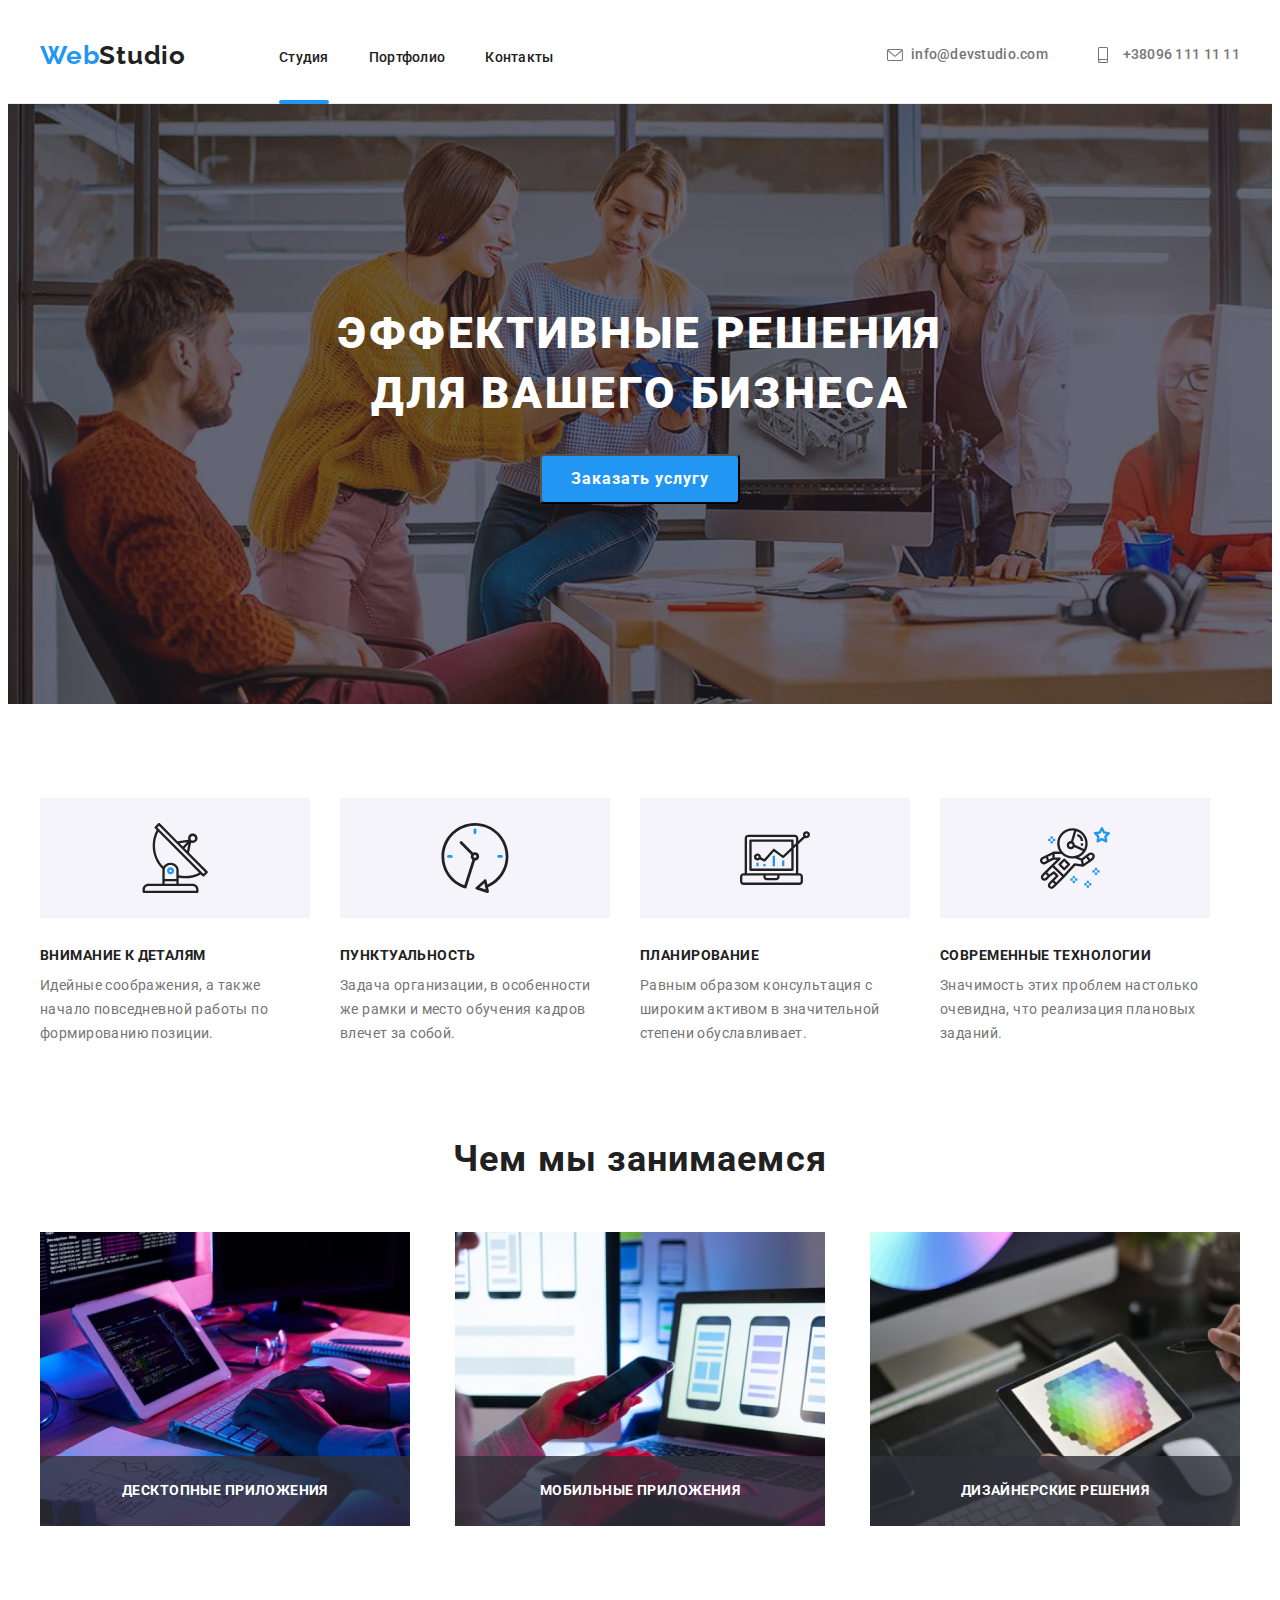
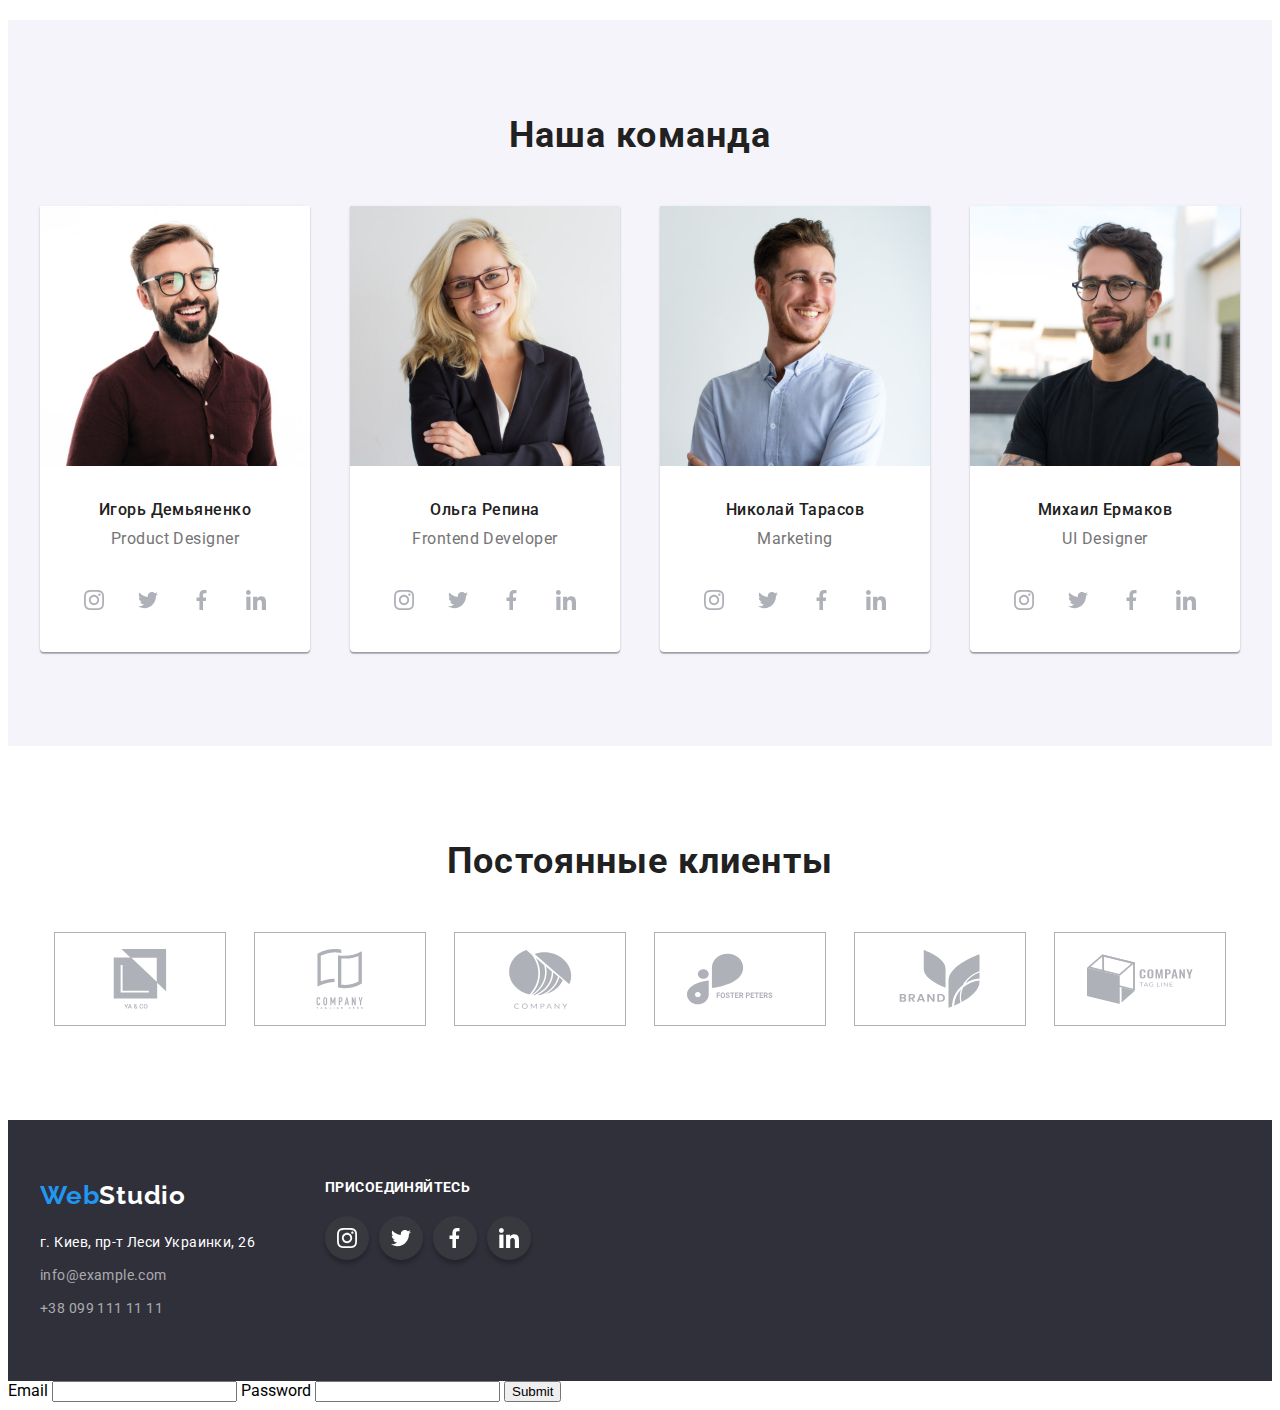
==== index.html @ 130787e0 "добавила файли" ====
<!DOCTYPE html>
<html lang="ru">
<head>
    <meta charset="UTF-8">
    <meta http-equiv="X-UA-Compatible" content="IE=edge">
    <meta name="viewport" content="width=device-width, initial-scale=1.0">
    <title>Document</title>
    <link rel="preconnect" href="https://fonts.googleapis.com">
    <link rel="preconnect" href="https://fonts.gstatic.com" crossorigin>
    <link href="https://fonts.googleapis.com/css2?family=Raleway:wght@700&family=Roboto:wght@400;500;700;900&display=swap" rel="stylesheet">
    <link rel="stylesheet" href="https://cdnjs.cloudflare.com/ajax/libs/modern-normalize/1.1.0/modern-normalize.min.css"
                integrity="sha512-wpPYUAdjBVSE4KJnH1VR1HeZfpl1ub8YT/NKx4PuQ5NmX2tKuGu6U/JRp5y+Y8XG2tV+wKQpNHVUX03MfMFn9Q=="
                crossorigin="anonymous" referrerpolicy="no-referrer" />
    <link rel="stylesheet" href="./css/style.css"/>
</head>
<body>
        <!--page header-->
    <header class="header">
                <!-- Main navigation -->
        <div class="container">
        <nav class="header-navigation">
            <a class="header-logo link" lang="en" href="./index.html"><span>Web</span>Studio</a>
            <div class="main-navigation">
            <ul class="header-list list">
                <li class="header-item">
                   <a class="header-link link active " href="./index.html">Студия</a>  
                </li>
                <li class="header-item">
                    <a class="header-link link" href="./portfolio.html">Портфолио</a> 
                </li>
                <li class="header-item">
                    <a class="header-link link" href="">Контакты</a> 
                </li>
            </ul>
            </div>
        </nav>
        <div class="header-right">
            <a class="header-mail header-link link" href="mailgo:info@devstudio.com">
                <svg class="icon-mail" width="16" height="12">
                    <use href="./img/sprite.svg#icon-envelope-hover">
                    </use>
                </svg>
                info@devstudio.com</a>
            <a class="header-tel header-link link" href="tell:+380961111111">
                <svg class="icon-tel" width="10" height="16">
                    <use href="./img/sprite.svg#icon-smartphone">
                    </use>
                </svg> +38096 111 11 11</a>
        </div>
        </div>
    </header>
        <!-- unique page content -->
    <main>
        <!-- hero -->
        <section class="hero">
            <div class="container hero-container">
                <h1 class="hero-title">Эффективные решения для вашего бизнеса</h1>
                <button class="hero-button btn" type="button" data-modal-open >Заказать услугу</button>
            </div>
        </section>
        <!-- features section -->
        <section class="features">
            <div class="container features-container">
            <ul class="features-list list">
                <li class="features-items">
                    <div class="container-icon-feature">
                        <svg class="icon-features" width="70" height="70">
                            <use href="./img/sprite.svg#icon-antenna">
                            </use>
                        </svg>
                    </div>
                    <h3 class="features-title">Внимание к деталям</h3>
                    <p class="features-text">Идейные соображения, а также начало повседневной работы по формированию позиции.</p>
                </li>
                <li class="features-items">
                    <div class="container-icon-feature">
                        <svg class="icon-features" width="70" height="70">
                            <use href="./img/sprite.svg#icon-clock">
                            </use>
                        </svg>
                    </div>
                    <h3 class="features-title">Пунктуальность</h3> 
                    <p class="features-text">Задача организации, в особенности же рамки и место обучения кадров влечет за собой.</p>
                </li>
                <li class="features-items">
                    <div class="container-icon-feature">
                        <svg class="icon-features" width="70" height="70">
                            <use href="./img/sprite.svg#icon-diagram">
                            </use>
                        </svg>
                    </div>
                    <h3 class="features-title">Планирование</h3>  
                    <p class="features-text">Равным образом консультация с широким активом в значительной степени обуславливает.</p>
                </li>
                <li class="features-items">
                    <div class="container-icon-feature">
                        <svg class="icon-features" width="70" height="70">
                            <use href="./img/sprite.svg#icon-astronaut">
                            </use>
                        </svg>
                    </div>
                    <h3 class="features-title">Современные технологии</h3>
                    <p class="features-text">Значимость этих проблем настолько очевидна, что реализация плановых заданий.</p> 
                </li>
            </ul>
            </div>     
        </section>
        <!-- images section -->
        <section class="images">
            <div class="container images-container">
            <h2 class="images-title">Чем мы занимаемся</h2>
            <ul class="images-list list">
                <li class="images-item">
                    <img src="./img/img1-min.jpg" alt="Блок схема і процес написання коду" Width="370" Height="294">
                    <p class="images-text">Десктопные приложения</p>
                </li>
                <li class="images-item">
                    <img src="./img/img2-min.jpg" alt="Смартфон підключений до ноутбука" Width="370" Height="294">
                    <p class="images-text">Мобильные приложения</p>
                </li>
                <li class="images-item">
                    <img src="./img/img3-min.jpg" alt="Кольорова палітра на планшеті" Width="370" Height="294">
                    <p class="images-text">Дизайнерские решения</p>
                </li>
            </ul>
        </div>
        </section>
        <!-- team section -->
        <section class="team-section">
            <div class="container team-container">
            <h2 class="team-title">Наша команда</h2>
            <ul class="team-list list">
                <li class="team-item">
                    <img src="./img/img-min.jpg" alt="Игорь Демьяненко" width="270" height="260">
                    <div class="team-name-container">
                        <h3 class="team-name">Игорь Демьяненко</h3>
                        <p class="team-position" lang="en">Product Designer</p>
                    </div>
                    <ul class="icon-list list">
                        <li class="icon-group-item">
                            <a class="icon-group" href="https://www.instagram.com"><svg class="group" width="20" height="20">
                                <use href="./img/sprite.svg#icon-instagram">
                                </use>
                            </svg></a>
                        </li>
                        <li class="icon-group-item">
                            <a class="icon-group" href="https://www.twitter.com"><svg class="group" width="20" height="20">
                                <use href="./img/sprite.svg#icon-twitter">
                                </use>
                            </svg></a>
                        </li>
                        <li class="icon-group-item">
                            <a class="icon-group" href="https://www.facebook.com"><svg class="group" width="20" height="20">
                                <use href="./img/sprite.svg#icon-Vector">
                                </use>
                            </svg></a>
                        </li>
                        <li class="icon-group-item">
                            <a class="icon-group" href="https://www.linkedin.com"><svg class="group" width="20" height="20">
                                <use href="./img/sprite.svg#icon-linkedin">
                                </use>
                            </svg></a>
                        </li>
                    </ul>
                </li>
                <li class="team-item">
                    <img src="./img/img4-min.jpg" alt="Ольга Репина" width="270" height="260">
                    <div class="team-name-container">
                        <h3 class="team-name">Ольга Репина</h3>
                        <p class="team-position" lang="en">Frontend Developer</p>
                    </div>
                    <ul class="icon-list list">
                        <li>
                            <a class="icon-group" href="https://www.instagram.com"><svg class="group" width="20" height="20">
                                <use href="./img/sprite.svg#icon-instagram">
                                </use>
                            </svg></a>
                        </li>
                        <li>
                            <a class="icon-group" href="https://www.twitter.com"><svg class="group" width="20" height="20">
                                <use href="./img/sprite.svg#icon-twitter">
                                </use>
                            </svg></a>
                        </li>
                        <li>
                            <a class="icon-group" href="https://www.facebook.com"><svg class="group" width="20" height="20">
                                <use href="./img/sprite.svg#icon-Vector">
                                </use>
                            </svg></a>
                        </li>
                        <li>
                            <a class="icon-group" href="https://www.linkedin.com"><svg class="group" width="20" height="20">
                                <use href="./img/sprite.svg#icon-linkedin">
                                </use>
                            </svg></a>
                        </li>
                    </ul>
                </li>
                <li class="team-item">
                    <img src="./img/img5-min.jpg" alt="Николай-Тарасов" width="270" height="260">
                    <div class="team-name-container">
                        <h3 class="team-name">Николай Тарасов</h3>
                        <p class="team-position">Marketing</p>
                    </div>
                    <ul class="icon-list list">
                        <li>
                            <a class="icon-group" href="https://www.instagram.com"><svg class="group" width="20" height="20">
                                <use href="./img/sprite.svg#icon-instagram">
                                </use>
                            </svg></a>
                        </li>
                        <li>
                            <a class="icon-group" href="https://www.twitter.com"><svg class="group" width="20" height="20">
                                <use href="./img/sprite.svg#icon-twitter">
                                </use>
                            </svg></a>
                        </li>
                        <li>
                            <a class="icon-group" href="https://www.facebook.com"><svg class="group" width="20" height="20">
                                <use href="./img/sprite.svg#icon-Vector">
                                </use>
                            </svg></a>
                        </li>
                        <li>
                            <a class="icon-group" href="https://www.linkedin.com"><svg class="group" width="20" height="20">
                                <use href="./img/sprite.svg#icon-linkedin">
                                </use>
                            </svg></a>
                        </li>
                    </ul>
                </li>
                <li class="team-item">
                    <img src="./img/img6-min.jpg" alt="Михаил Ермаков" width="270" height="260">
                    <div class="team-name-container">
                        <h3 class="team-name">Михаил Ермаков</h3>
                        <p class="team-position">UI Designer</p>
                    </div>
                    <ul class="icon-list list">
                        <li>
                            <a class="icon-group" href="https://www.instagram.com"><svg class="group" width="20" height="20">
                                <use href="./img/sprite.svg#icon-instagram">
                                </use>
                            </svg></a>
                        </li>
                        <li>
                            <a class="icon-group" href="https://www.twitter.com"><svg class="group" width="20" height="20">
                                <use href="./img/sprite.svg#icon-twitter">
                                </use>
                            </svg></a>
                        </li>
                        <li>
                            <a class="icon-group" href="https://www.facebook.com"><svg class="group" width="20" height="20">
                                <use href="./img/sprite.svg#icon-Vector">
                                </use>
                            </svg></a>
                        </li>
                        <li>
                            <a class="icon-group" href="https://www.linkedin.com"><svg class="group" width="20" height="20">
                                <use href="./img/sprite.svg#icon-linkedin">
                                </use>
                            </svg></a>
                        </li>
                    </ul>
                </li>
            </ul>
        </div>
        </section>
        <section>
            <div class="container-customers container">
                <h2 class="customers-tittle">Постоянные клиенты</h2>
                <ul class="customers-list list">
                    <li class="customers-item">
                        <a class="icon-group-customers" href="">
                            <svg class="group" width="106" height="60";><use href="./img/sprite.svg#icon-group2"></use></svg>
                        </a>
                    </li>
                    <li class="customers-item">
                        <a class="icon-group-customers" href="">
                            <svg class="group" width="106" height="60"><use href="./img/sprite.svg#icon-group3"></use></svg>
                        </a>
                    </li>
                    <li class="customers-item">
                        <a class="icon-group-customers" href="">
                            <svg class="group" width="106" height="60"><use href="./img/sprite.svg#icon-group4"></use></svg>
                        </a>
                    </li>
                    <li class="customers-item">
                        <a class="icon-group-customers" href="">
                            <svg class="group" width="106" height="60"><use href="./img/sprite.svg#icon-group5"></use></svg>
                        </a>
                    </li>
                    <li class="customers-item">
                        <a class="icon-group-customers" href="">
                            <svg class="group" width="106" height="60"><use href="./img/sprite.svg#icon-group6"></use></svg>
                        </a>
                    </li>
                    <li class="customers-item">
                        <a class="icon-group-customers" href="">
                            <svg class="group" width="106" height="60"><use href="./img/sprite.svg#icon-group7"></use></svg>
                        </a>
                    </li>
                </ul>
            </div>
        </section>
    </main>
    <footer class="contacts">
        <div class="container contacts-container">
            <div class="container-footer">
                <a class="contacts-logo link" lang="en" href="./index.html"><span>Web</span>Studio</a>
                <address>
                    <ul class="contacts-list list"> 
                        <li class="contacts-items"><a class="contacts-address link" href="">г. Киев, пр-т Леси Украинки, 26</a></li>
                        <li class="contacts-items"><a class="contacts-link link" href="mailgo:info@example.com">info@example.com</a></li>
                        <li class="contacts-items"><a class="contacts-link link" href="tel:+380991111111">+38 099 111 11 11</a></li>
                    </ul>
                </address>
            </div>
            <div class="container-footer-name">
                <h2 class="name-footer">присоединяйтесь</h2>
                <ul class="icon-list-footer list">
                    <li class="footer-items">
                        <a class="footer-link link" href="https://www.instagram.com"><svg class="icon-instagram icon" width="20" height="20">
                            <use href="./img/sprite.svg#icon-instagram">
                            </use>
                        </svg></a>
                    </li>
                    <li class="footer-items">
                        <a class="footer-link link" href="https://www.twitter.com"><svg class="icon-twitter icon" width="20" height="20">
                            <use href="./img/sprite.svg#icon-twitter">
                            </use>
                        </svg></a>
                    </li>
                    <li class="footer-items">
                        <a class="footer-link link" href="https://www.facebook.com"><svg class="icon-facebook icon" width="20" height="20">
                            <use href="./img/sprite.svg#icon-Vector">
                            </use>
                        </svg></a>
                    </li>
                    <li class="footer-items">
                        <a class="footer-link link" href="https://www.linkedin.com"><svg class="icon-linkedin icon" width="20" height="20">
                            <use href="./img/sprite.svg#icon-linkedin">
                            </use>
                        </svg></a>
                    </li>
                </ul>
            </div>
        </div>
    
    </footer>
    <div class="backdrop is-hidden" data-modal >
        <div class="modal">
            <button class="button-close" type="button" data-modal-close>
                <svg class="icon-close icon" width="30" height="30">
                    <use href="./img/sprite.svg#icon-close">
                    </use>
                </svg>
            </button>
        </div>
    </div>
    <form name="signup_form" autocomplete="on" novalidate>
        <label>
          Email
          <input type="email" name="email" />
        </label>
      
        <label>
          Password
          <input type="password" name="password" />
        </label>
      
        <button type="submit">Submit</button>
      </form>      
    <script src="./js/modal.js"></script>
</body>
</html>
---- css/style.css ----
p, h1, h2, h3, h4 {
  margin-top: 0;
  margin-bottom: 0;
}
ul {
  margin-top: 0;
  margin-bottom: 0;
  padding-left: 0;
}
:root {
  --primery-background-color:#FFFFFF;
  --secondary-background-color:#E5E5E5;
  --hero-footer-background-color:#2F303A;
  --main-title-color: #FFFFFF;
  --secondary-title-color:  #212121;
  --main-text-color:  #757575;
  --accent-color:#2196F3;
}
body {
  font-family: "Roboto", sans-serif;
}
ul {
  margin-top: 0;
  margin-bottom: 0;
  padding-left: 0;
}
section {
  padding-top: 94px;
  padding-bottom: 94px;
}
.header {
padding-top: 32px;
padding-bottom: 32px;
display: flex;

border-bottom: 1px solid #ECECEC;
} 
.container {
  width: 1200px;
  padding-left: 15px;
  padding-right: 15px;
  margin: 0 auto;
}
.header .container {
  display: flex;
  align-items: center;
}
.header-navigation {
  display: flex;
  align-items: center;
}
.header-item:not(:last-child) {
  margin-right: 40px;
}
.list {
  list-style: none;
}
.link {
  text-decoration: none;
}
.header-logo {
  font-family: Raleway;
  font-weight: bold;
font-size: 26px;
line-height: 1.19;
letter-spacing: 0.03em;

color: var(--secondary-title-color);
margin-right: 93px;
transition-property: transform;
transition: transform 250ms cubic-bezier(0.4, 0, 0.2, 1);
}
.header-logo:hover {
  transform: scale(1.25);
}
.main-navigation {
  width: 294px;
height: 16px;

}
.header-list {
  display: flex;
  align-items: center;
}
.header-item
.header-link {
font-weight: 500;
font-size: 14px;
line-height: 1.14;
letter-spacing: 0.02em;
color: var(--secondary-title-color);
position: relative;
}
.header-link:hover,
.header-link:focus {
color: var(--accent-color);
}
.header-link {
  
  transition: color 250ms cubic-bezier(0.4, 0, 0.2, 1);
}
.active::after {
  content: '';
  display: block;
  width: 100%;
  background-color: var(--accent-color) ;
  height: 4px;
  border-radius: 2px;
  position: absolute;
  top: 51px;
}
.header-right {
  margin-left: auto;
  display: flex;
  align-items: center;
  
}
.icon-tel,
.icon-mail {
  fill: currentColor;
}
.header-tel {
  display: flex;
  align-items: center;
font-weight: 500;
font-size: 14px;
line-height: 1.14;
letter-spacing: 0.02em;

color: var(--main-text-color);
width: 142px;
justify-content: space-between;
}
.header-mail {
  display: flex;
  align-items: center;
  font-weight: 500;
  font-size: 14px;
  line-height: 1.14;
  letter-spacing: 0.02em;
  
  color: var(--main-text-color) ;
  width: 161px;
justify-content: space-between;
  margin-right: 50px;
  }
  
.hero {
  
  display: flex;
  padding-top: 200px;
  padding-bottom: 200px;
  background-image: linear-gradient(rgba(47, 48, 58, 0.4), rgba(47, 48, 58, 0.4)),  url(../img/fon-min.jpg);
}
.hero-container {
display: flex;
flex-direction: column;
align-items: center;
justify-content: center;
}
.hero-title {
  font-weight: 900;
font-size: 44px;
line-height: 1.36;
text-align: center;
letter-spacing: 0.06em;
text-transform: uppercase;

color: var(--main-title-color);
width: 696px;
height: 120px;
}
.hero-button {
  font-family: Roboto;
font-style: normal;
  background-color: var(--accent-color);
  font-weight: bold;
font-size: 16px;
line-height: 1.87;
text-align: center;
letter-spacing: 0.06em;
cursor: pointer;
border-radius: 4px;
color: var(--main-title-color);
width: 200px;
height: 50px;
margin-top: 30px;
}
.backdrop {
  position: fixed;
  height: 100%;
  width: 100%;
  background-color: rgba(23, 26, 36, 0.2);
  top: 0;
  transition: opacity 250ms, visibility 250ms;
  display: flex;
  align-items: center;
  justify-content: center;
}

.modal {
  position: absolute;
  width: 528px;
  height: 581px;
  background-color: #ffffff;
  border-radius: 5px;
  left: 50%;
  top: 50%;
  transform: translate(-50%, -50%);
}

.button-close {
  display: flex;
  background-color: var(--primery-background-color) ;
  position: absolute;
  right: 8px;
  top: 8px;
  border: none;
}
.backdrop.is-hidden {
  opacity: 0;
  visibility: hidden;
  pointer-events: none;
}
.features {
  background-color: var(--primery-background-color);
  display: flex;
  padding-bottom: 92px;
}
.features-container {
  display: flex;
}

.features-items:not(:last-child) {
  margin-right: 30px;
}
.features-list  {
  display: flex;

}
.features-title {
  font-weight: bold;
font-size: 14px;
line-height: 1.14;
letter-spacing: 0.03em;
text-transform: uppercase;

color: var(--secondary-title-color);
margin-bottom: 10px;
}
.features-items {
  width: 270px;
flex-direction: column;
}
.container-icon-feature {
  display: flex;
  width: 100%;
  justify-content: center;
  background-color: #F5F4FA; 
  margin-bottom: 30px;
}
.icon-features {
  display: flex;
  margin: 25px auto;
}
.features-text {
  font-size: 14px;
line-height: 1.71;
letter-spacing: 0.03em;

color: var(--main-text-color);
}
.images {
  display: flex;
  padding-top: 0px;
}
.images-list {
  display: flex;
  justify-content: space-between;
}
.images-item {
  position: relative;
  display: flex;
}
.images-text { 
position: absolute;
font-weight: bold;
font-size: 14px;
line-height: 1.14;
text-align: center;
letter-spacing: 0.03em;
text-transform: uppercase;
width: 100%;
color: #FFFFFF;
background-color: rgba(47, 48, 58, 0.8);
padding-top: 27px ;
padding-bottom: 27px;
bottom: 0;
}
.images-title {
  font-weight: bold;
  font-size: 36px;
  line-height: 1.17;
  text-align: center;
  letter-spacing: 0.03em;
  
  color: var(--secondary-title-color);
  margin-bottom: 52px;
}

.team-section {
  background-color: #F5F4FA;
display: flex;
}
.team-list {
  display: flex;
  justify-content: space-between;
}
.team-title {
font-weight: bold;
font-size: 36px;
line-height: 1.17;
text-align: center;
letter-spacing: 0.03em;

color: var(--secondary-title-color);
margin-bottom: 50px;
}
.team-item {
  box-shadow: 0px 1px 3px rgba(0, 0, 0, 0.12), 0px 1px 1px rgba(0, 0, 0, 0.14), 0px 2px 1px rgba(0, 0, 0, 0.2);
border-radius: 0px 0px 4px 4px;
background-color: #FFFFFF;
}
.team-name-container {
  padding-top: 30px;
  padding-bottom: 30px;
  align-content: center;
}
.team-name {
  font-weight: 500;
font-size: 16px;
line-height: 1.19;
text-align: center;
letter-spacing: 0.03em;

color: var(--secondary-title-color);
margin-bottom: 10px;
}
.team-position {
  font-size: 16px;
line-height: 1.19;
text-align: center;
letter-spacing: 0.03em;

color: var(--main-text-color);
}
.icon-list {
  display: flex;
  width: 206px;
  justify-content: space-between;
  align-items: center;
  margin-bottom: 30px;
  margin-left: 32px;
}
.icon-group:hover,
.icon-group:focus {
color: var(--main-title-color);
background-color: var(--accent-color);
}
.icon-group {
  display: flex;
  color: #AFB1B8;
  width: 44px;
  height: 44px;
  justify-content: center;
  align-items: center;
  border-radius: 50%;
  transition: background-color 250ms cubic-bezier(0.4, 0, 0.2, 1), color 250ms cubic-bezier(0.4, 0, 0.2, 1);
}
.group {
  fill: currentColor;
}
.container-customers {
justify-content: center;
align-items: flex-start;
}
.customers-tittle {
  font-weight: bold;
  font-size: 36px;
  line-height: 1.17;
  text-align: center;
  letter-spacing: 0.03em;

color: var(--secondary-title-color);
margin-bottom: 50px;
}
.customers-list {
  display: flex;
  justify-content: space-around;
}
.icon-group-customers:focus,
.icon-group-customers:hover {
  color: var(--accent-color);
  border: 1px solid var(--accent-color);
}
.icon-group-customers {
  display: flex;
  color: #AFB1B8;
  width: 170px;
  height: 92px;
  border: 1px solid #AFB1B8;
  justify-content: center;
  align-items: center;
  transition: color 250ms cubic-bezier(0.4, 0, 0.2, 1), border 250ms cubic-bezier(0.4, 0, 0.2, 1);
}
.group {
  fill: currentColor;
}
/* нижня частина студії */
.contacts {
  background-color: var(--hero-footer-background-color);
display: flex;
padding-top: 60px;
padding-bottom: 60px;
}
.contacts-container {
  display: flex;   
}
.container-footer{
  flex-direction: column;
}
.contacts-address {
  font-style: normal;
  font-size: 14px;
line-height: 1.71;
letter-spacing: 0.03em;

color: var(--main-title-color);
}
.contacts-items:not(:last-child) {
  margin-bottom: 9px;
}
.contacts-link {
  font-style: normal;
  font-size: 14px;
line-height: 1.71;
letter-spacing: 0.03em;
transition: color 250ms cubic-bezier(0.4, 0, 0.2, 1);
color: rgba(255, 255, 255, 0.6);
}
.contacts-link:hover,
.contacts-link:focus {
color: var(--accent-color);
}
.contacts-logo {
  display: flex;
  font-family: Raleway;
  font-weight: bold;
font-size: 26px;
line-height: 1.19;
letter-spacing: 0.03em;

color: var(--main-title-color);
width: 145px;
height: 31px;
margin-bottom: 20px;
}
span {
  color: var(--accent-color);
}
.container-footer-name {
  display: flex;
  flex-direction: column;
  width: 206px;
  margin-left: 70px;
}
.name-footer {
  display: flex;
  margin-bottom: 20px;
  font-weight: bold;
  font-size: 14px;
  line-height: 1.14;
  letter-spacing: 0.03em;
  text-transform: uppercase;
  color: var(--primery-background-color);
}
.icon-list-footer {
  display: flex;
  width: 206px;
  justify-content: space-between;
}
.footer-items {
  display: flex;
}
.footer-items::not(:last-child) {
    margin-right: 10px;
}
.footer-link:hover,
.footer-link:focus {
  background-color: var(--accent-color);
}
  .footer-link {
    display: flex;
  color: var(--primery-background-color);
  width: 44px;
  height: 44px;
  justify-content: center;
  align-items: center;
  border-radius: 50%;
  box-shadow: 0px 4px 4px 0px #00000040;
  background-color: #38393f;
  transition: background-color 250ms cubic-bezier(0.4, 0, 0.2, 1);
}
.icon {
  fill: currentColor;
}
/* головна портфоліо */
.portfolio-hero {
display: flex;
}

.portfolio-container {
display: flex;
flex-direction: column;
align-items: center;
}
.portfolio-hero-list {
  display: flex;
}
.portfolio-hero-item:not(:last-child) {
  margin-right: 8px;
}
.portfolio-hero-button:focus,
.portfolio-hero-button:hover {
  color: var(--main-title-color);
  background-color: var(--accent-color);
}
.portfolio-hero-button {
  font-family: Roboto;
  font-style: normal; 
  font-weight: 500;
font-size: 16px;
line-height: 1.62;
text-align: center;
letter-spacing: 0.03em;
cursor: pointer;
color: var(--secondary-title-color);
flex-direction: column;
padding: 6px 22px;
border-radius: 4px;
transition: color 250ms cubic-bezier(0.4, 0, 0.2, 1), background-color 250ms cubic-bezier(0.4, 0, 0.2, 1);
}
.our-products-list {
  display: flex;
  flex-wrap: wrap;
  margin-top: 34px;
}
.our-products-item:hover {
  background-color: #FFFFFF;
  box-sizing: border-box;
  box-shadow: 0px 1px 1px rgba(0, 0, 0, 0.12), 0px 4px 4px rgba(0, 0, 0, 0.06), 1px 4px 6px rgba(0, 0, 0, 0.16);
}
.our-products-item {
  border-bottom: 1px solid #EEEEEE;
  border-left: 1px solid #EEEEEE;
  border-right: 1px solid #EEEEEE;
  border-radius: 4px;
  transition: background-color 250ms cubic-bezier(0.4, 0, 0.2, 1), box-sizing 250ms cubic-bezier(0.4, 0, 0.2, 1), box-shadow 250ms cubic-bezier(0.4, 0, 0.2, 1);
  margin-top: 30px;
}
.product-container {
  position: relative;
  display: flex;
  width: 370px;
height: 294px;
overflow: hidden;
}
.our-products-item:hover .text-product
{
  transform: translateY(0%) ;
}
.text-product {
  display: inline-block;
  position: absolute;
  top: 0;
  left: 0;
  height: 100%;
  font-style: normal;
  font-weight: normal;
  font-size: 18px;
  line-height: 1.56;
  letter-spacing: 0.03em;
  color: #FFFFFF;
  background-color: rgba(33, 150, 243, 0.9);
  padding: 63px 24px;
  transition: transform 2s cubic-bezier(0.47, 0, 0.745, 0.715) ;
  transform: translateY(294px);
  transition: transform 2s cubic-bezier(0.4, 0, 0.2, 1);
}
.our-products-item:not(:nth-child(3n)) {
  margin-right: 27px;
}
.our-title-container {
padding: 20px 24px;
position: relative;
background-color: var(--primery-background-color );
}
.our-products-title {
  font-weight: bold;
font-size: 18px;
line-height: 2;
letter-spacing: 0.06em;

color: var(--secondary-title-color);
}
.our-products-text {
  font-size: 16px;
line-height: 1.87;
letter-spacing: 0.03em;

color: var(--main-text-color);

}
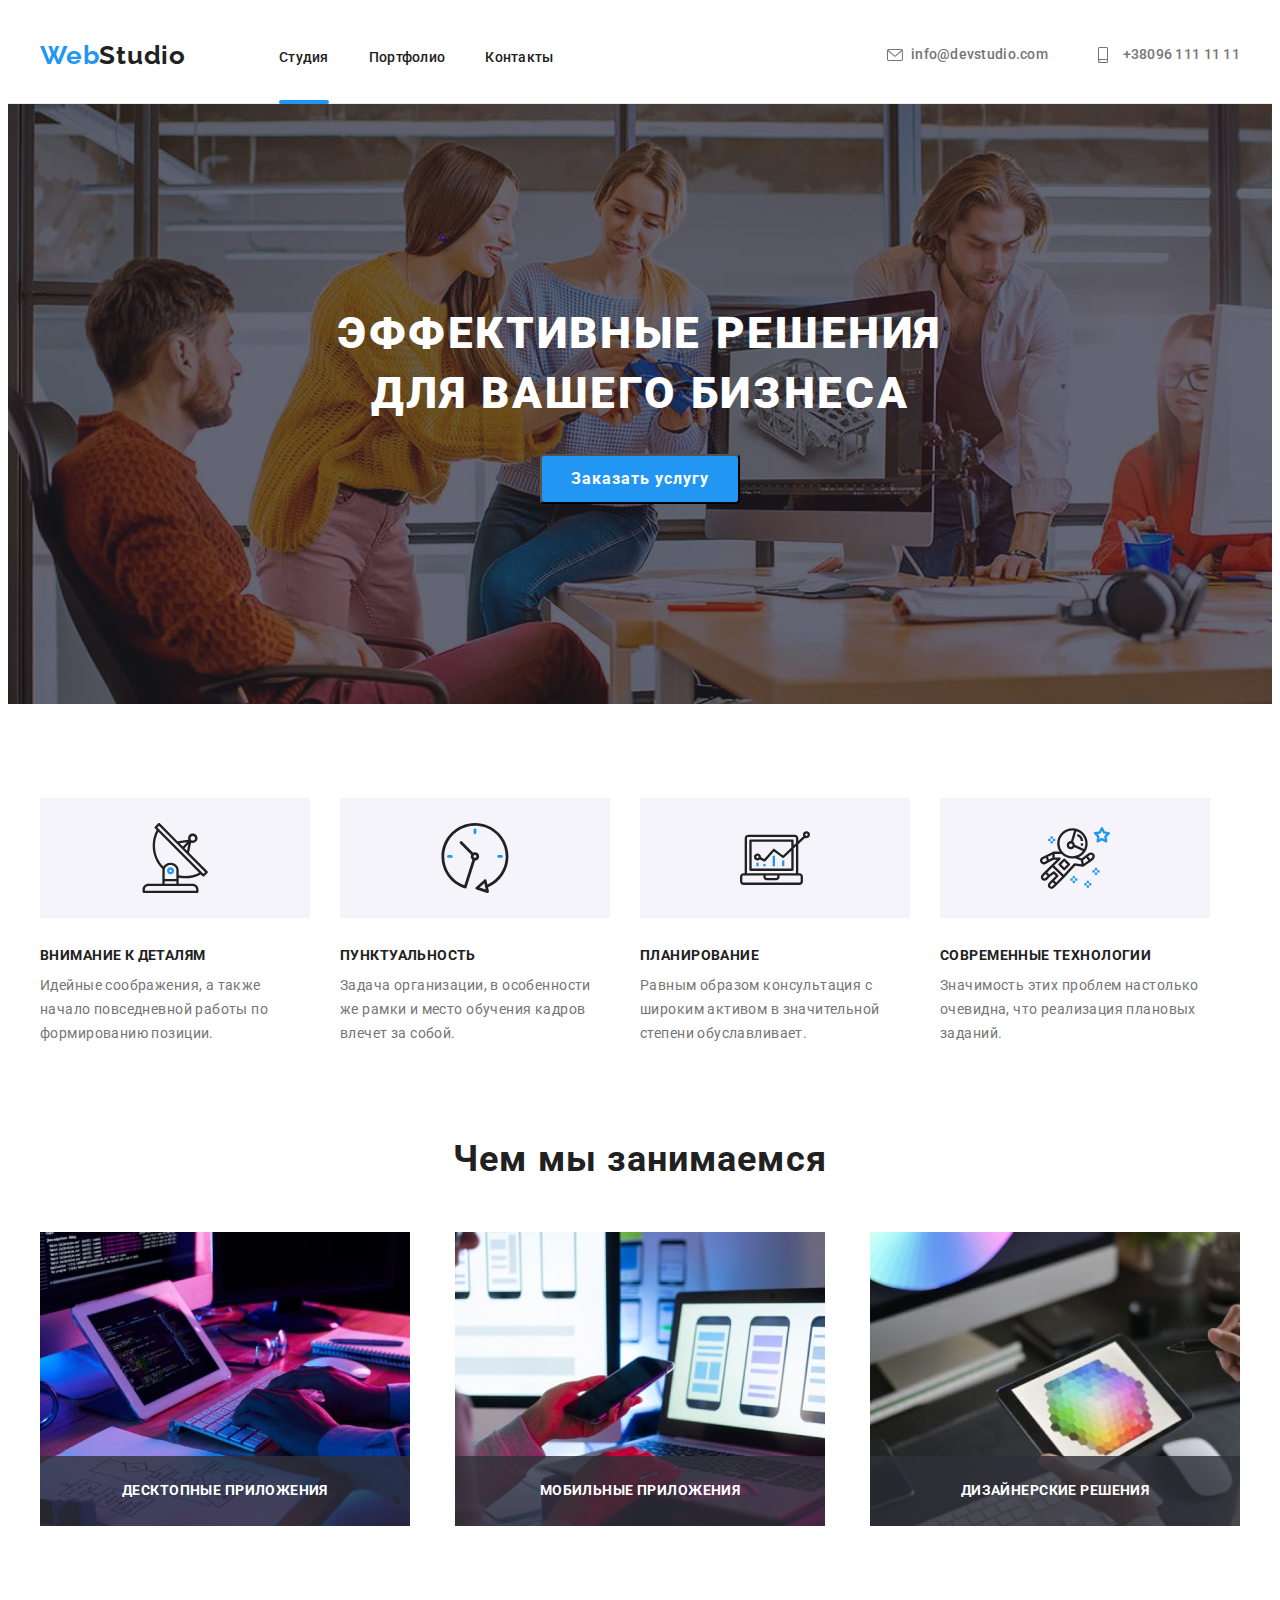
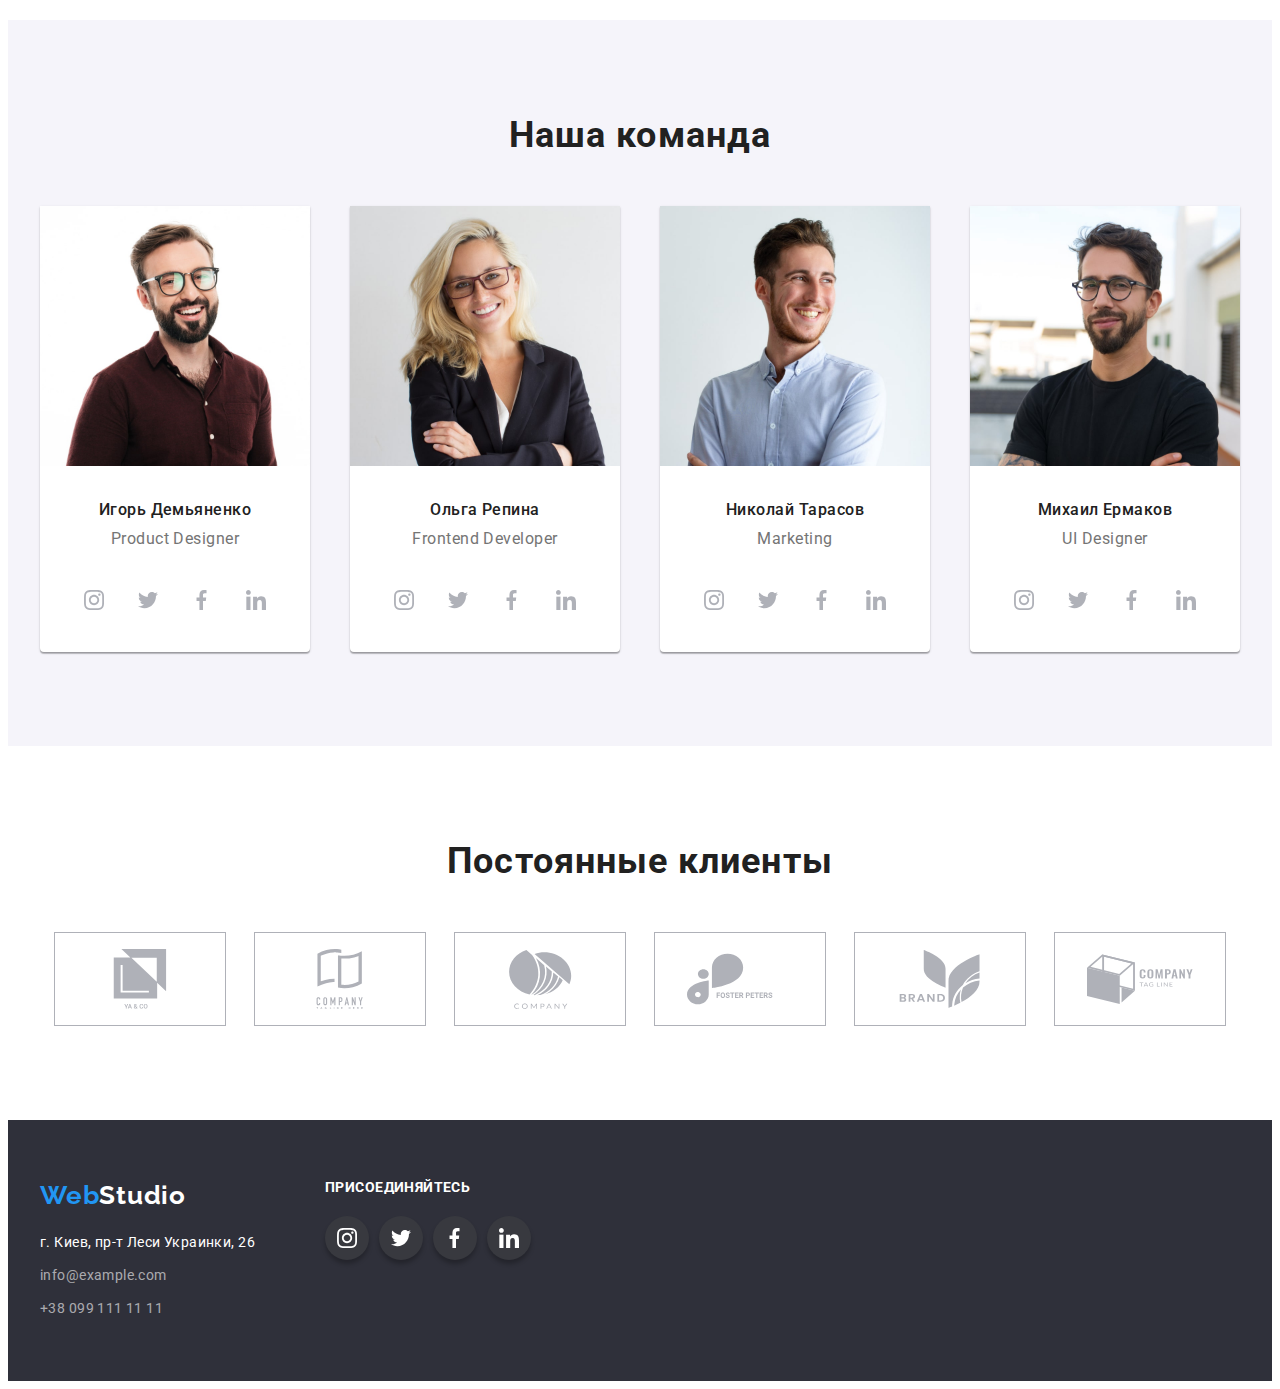
==== commit 331b1562: "Зробила форму" ====
--- a/index.html
+++ b/index.html
@@ -355,21 +355,48 @@
                     </use>
                 </svg>
             </button>
-        </div>
-    </div>
-    <form name="signup_form" autocomplete="on" novalidate>
-        <label>
-          Email
-          <input type="email" name="email" />
-        </label>
-      
-        <label>
-          Password
-          <input type="password" name="password" />
-        </label>
-      
-        <button type="submit">Submit</button>
-      </form>      
+            <form name="signup_form" autocomplete="on" novalidate>
+                <div class="modal-container">
+                    <b>Оставьте свои данные, мы вам перезвоним</b>
+                    <div class="modal-name">
+                        <label for="name">
+                        Имя
+                        <input class="modal-aria" type="text" name="name" id="name" placeholder="Иван Иванов"/>
+                        </label>
+                    </div>
+                    <div class="modal-tel">
+                        <label for="tel">
+                        Телефон
+                        <input class="modal-aria" type="tel" name="tel" id="tel" placeholder="+380111111111"/>
+                        </label>
+                    </div>
+                    <div class="modal-email">
+                        <label for="email">
+                        Почта
+                        <input class="modal-aria" type="email" name="email" id="email" placeholder="ivanov@mail"/>
+                        </label> 
+                    </div>
+                    <div class="modal-comments ">
+                        <label for="comments">
+                        Коментарий
+                        <textarea name="comments" id="comments" placeholder="Введите текст"></textarea>
+                    </label> 
+                    </div>
+                </div>
+                <div class="modal-form-field">
+                    <input type="checkbox" id="check" name="policy" class="visually-hidden checkbox">
+                    <label for="check" class="check-label">
+                        <span class="icon-check">
+                            <svg class="" width="11" height="8">
+                                <use href="./images/sprite.svg#icon-check"></use>
+                            </svg>
+                        </span>
+                        Это текс для чекбокса с <a href="">политикой</a></label>
+                </div>
+                <button type="submit" class="btn form-btn">отправить</button>
+              </form> 
+        </div>
+    </div> 
     <script src="./js/modal.js"></script>
 </body>
 </html>--- a/css/style.css
+++ b/css/style.css
@@ -223,6 +223,25 @@
   visibility: hidden;
   pointer-events: none;
 }
+.modal-container {
+  display: flex;
+  justify-content: center;
+  align-items: center;
+  flex-direction: column;
+  margin-left: 40px;
+  margin-right: 40px;
+  width: 448px;
+height: 342px;
+}
+.modal-email,
+.modal-tel,
+.modal-name {
+  display: flex;
+  width: 100%;
+
+}
+
+
 .features {
   background-color: var(--primery-background-color);
   display: flex;
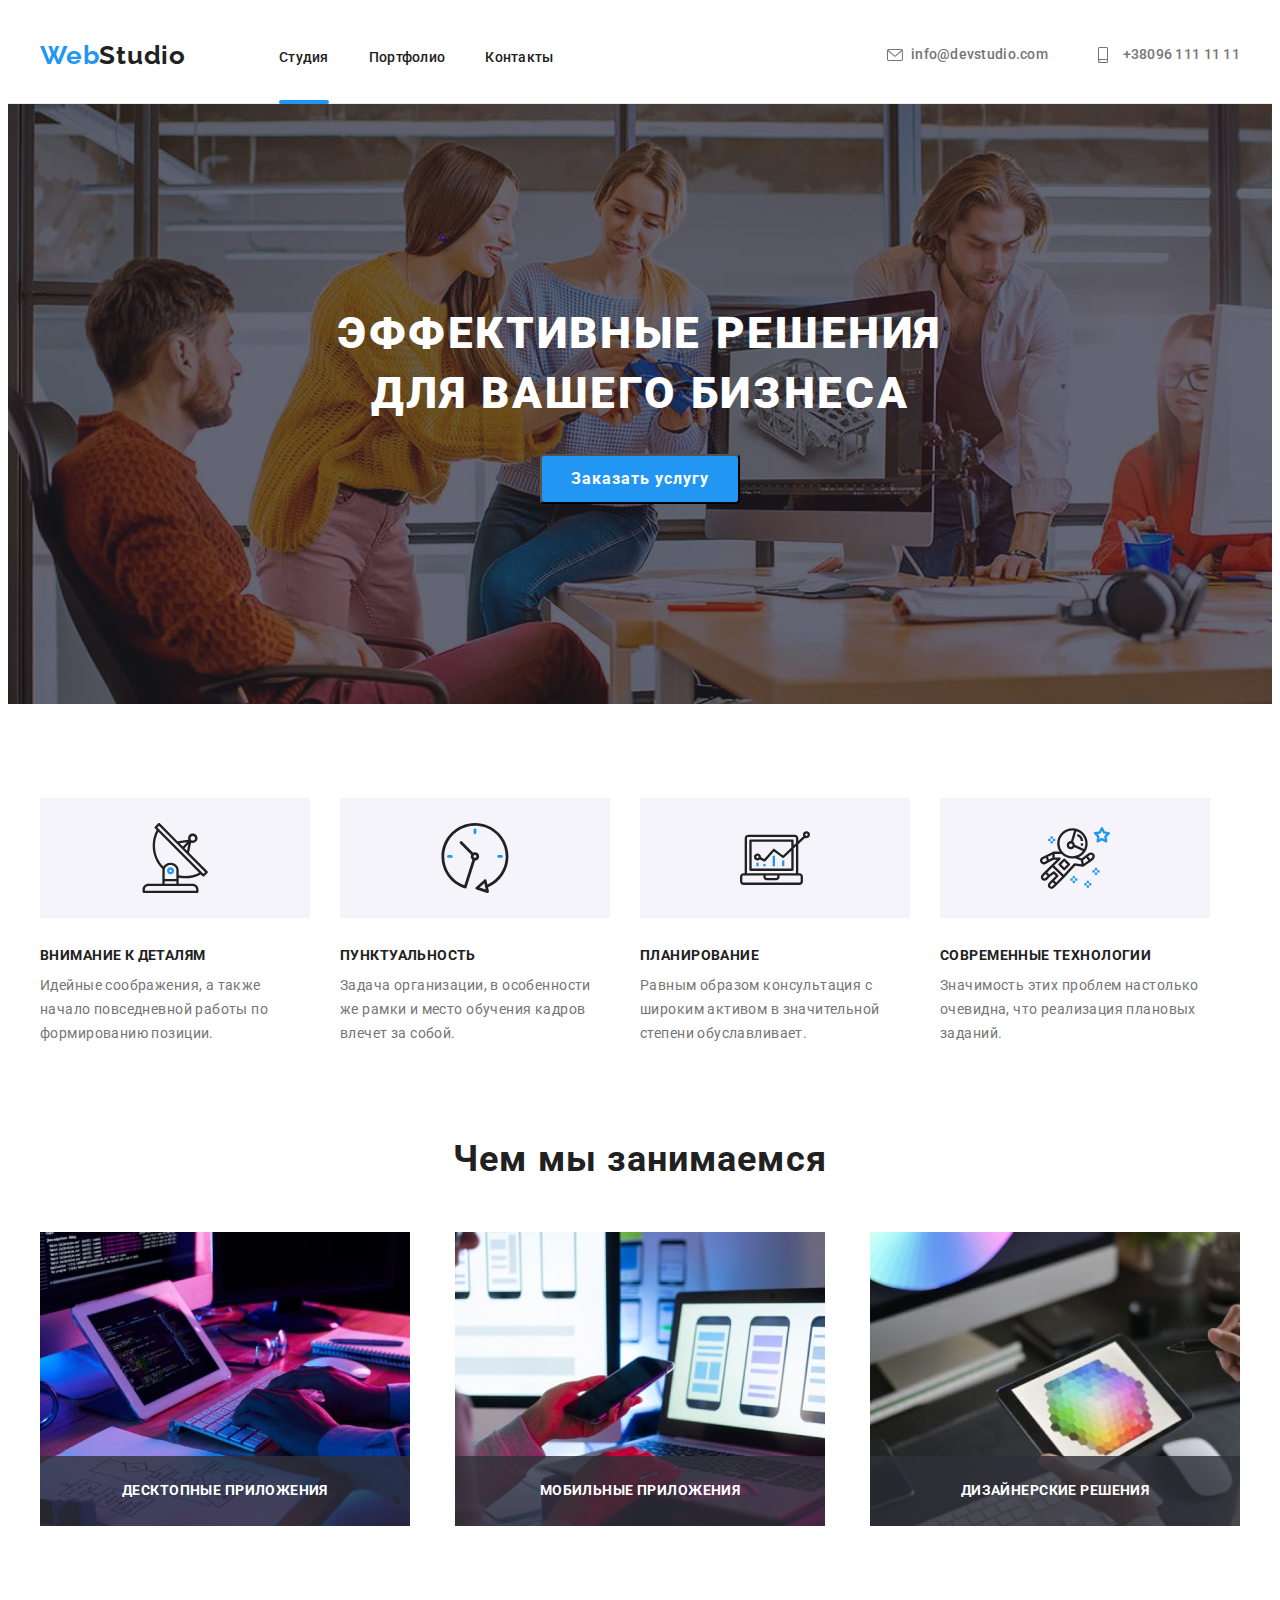
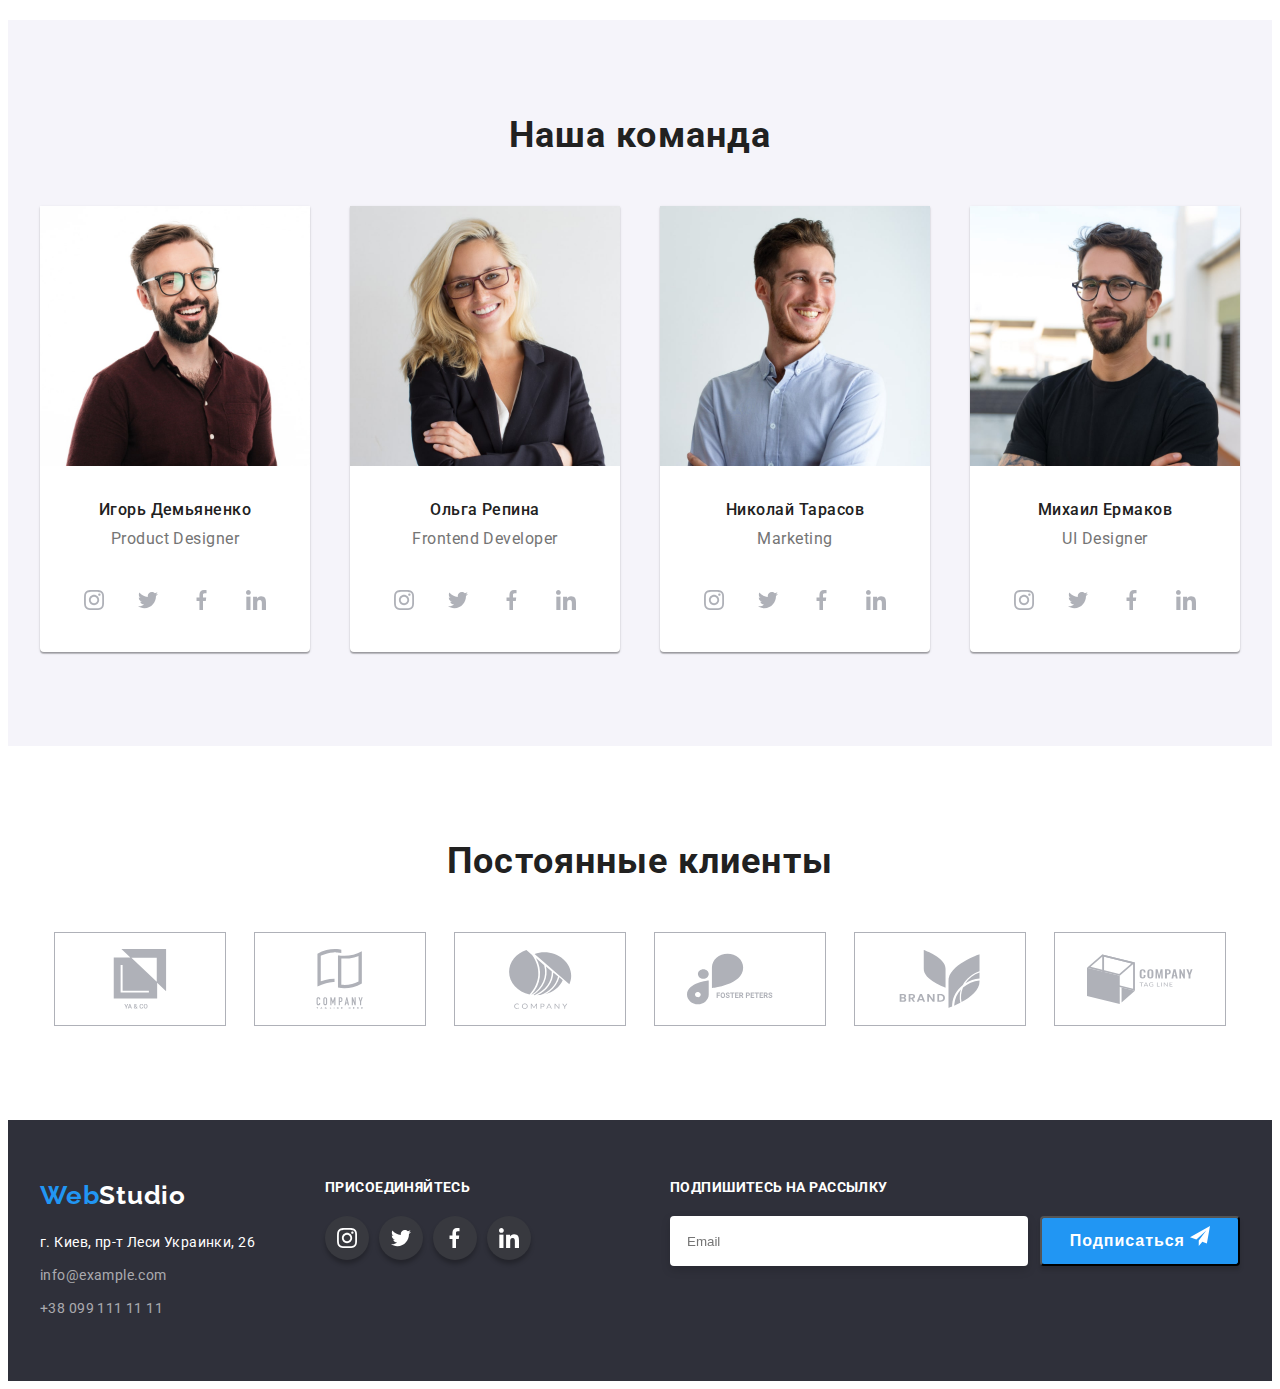
==== commit 85bc162a: "Зробила модалку і форму" ====
--- a/index.html
+++ b/index.html
@@ -344,56 +344,82 @@
                     </li>
                 </ul>
             </div>
+            <form class="footer-form" action="">
+                <h2 class="name-footer">подпишитесь на рассылку</h2>
+                <div class="footer-form-container">
+                    <input type="email" class="footer-email" placeholder="Email" >
+                    <button class="footer-btn">Подписаться
+                        <svg class="icon-icon-send" width="20" height="20">
+                            <use href="./img/sprite.svg#icon-icon-send">
+                            </use>
+                        </svg>
+                    </button>
+                </div>
+            </form>
         </div>
     
     </footer>
     <div class="backdrop is-hidden" data-modal >
         <div class="modal">
             <button class="button-close" type="button" data-modal-close>
-                <svg class="icon-close icon" width="30" height="30">
+                <svg class="icon-close icon" width="11" height="11">
                     <use href="./img/sprite.svg#icon-close">
                     </use>
                 </svg>
             </button>
-            <form name="signup_form" autocomplete="on" novalidate>
+            <form  class="modal-form" name="signup_form" autocomplete="on" novalidate>
                 <div class="modal-container">
-                    <b>Оставьте свои данные, мы вам перезвоним</b>
+                    <b class="modal-tittle">Оставьте свои данные, мы вам перезвоним</b>
                     <div class="modal-name">
                         <label for="name">
                         Имя
+                        <span class="input-wrap">
                         <input class="modal-aria" type="text" name="name" id="name" placeholder="Иван Иванов"/>
-                        </label>
+                        <svg class="icon-m" width="18" height="18">
+                            <use href="./img/sprite.svg#icon-man">
+                            </use>
+                        </svg>
+                    </span>
+                    </label>
                     </div>
                     <div class="modal-tel">
                         <label for="tel">
                         Телефон
+                        <span class="input-wrap">
                         <input class="modal-aria" type="tel" name="tel" id="tel" placeholder="+380111111111"/>
-                        </label>
+                     <svg class="icon-m" width="18" height="18">
+                            <use href="./img/sprite.svg#icon-phone">
+                            </use>
+                        </svg>
+                    </span>    
+                    </label>
                     </div>
                     <div class="modal-email">
                         <label for="email">
                         Почта
+                        <span class="input-wrap">
                         <input class="modal-aria" type="email" name="email" id="email" placeholder="ivanov@mail"/>
-                        </label> 
+                     <svg class="icon-m" width="18" height="18">
+                            <use href="./img/sprite.svg#icon-envelope">
+                            </use>
+                        </svg>
+                    </span>    
+                    </label> 
                     </div>
                     <div class="modal-comments ">
                         <label for="comments">
                         Коментарий
-                        <textarea name="comments" id="comments" placeholder="Введите текст"></textarea>
+                        <textarea class="comments-aria" name="comments" id="comments" placeholder="Введите текст"></textarea>
                     </label> 
                     </div>
                 </div>
                 <div class="modal-form-field">
                     <input type="checkbox" id="check" name="policy" class="visually-hidden checkbox">
                     <label for="check" class="check-label">
-                        <span class="icon-check">
-                            <svg class="" width="11" height="8">
-                                <use href="./images/sprite.svg#icon-check"></use>
-                            </svg>
-                        </span>
-                        Это текс для чекбокса с <a href="">политикой</a></label>
+                        Соглашаюсь с рассылкой и принимаю <a class="modal-link" href="">Условия договора</a>
+                    </label>
                 </div>
-                <button type="submit" class="btn form-btn">отправить</button>
+                <button type="submit" class="btn form-btn">Oтправить</button>
               </form> 
         </div>
     </div> 
--- a/css/style.css
+++ b/css/style.css
@@ -203,7 +203,7 @@
   position: absolute;
   width: 528px;
   height: 581px;
-  background-color: #ffffff;
+  background-color: #FFFFFF;
   border-radius: 5px;
   left: 50%;
   top: 50%;
@@ -216,31 +216,145 @@
   position: absolute;
   right: 8px;
   top: 8px;
-  border: none;
+  border: 1px solid rgba(0, 0, 0, 0.1);
+  box-sizing: border-box;
+  width: 30px;
+  height: 30px;
+  border-radius: 50%;
+  justify-content: center;
+  align-items: center;
+}
+.icon-close:focus,
+.icon-close:hover {
+  fill: #2196F3;
 }
 .backdrop.is-hidden {
   opacity: 0;
   visibility: hidden;
   pointer-events: none;
 }
+.modal-form {
+  display: flex;
+  flex-direction: column;
+}
 .modal-container {
-  display: flex;
-  justify-content: center;
-  align-items: center;
-  flex-direction: column;
   margin-left: 40px;
   margin-right: 40px;
+  margin-top: 40px;
   width: 448px;
 height: 342px;
 }
+.modal-tittle {
+  display: block;
+  font-weight: bold;
+font-size: 20px;
+line-height: 23px;
+text-align: center;
+letter-spacing: 0.03em;
+
+color: #212121;
+margin-bottom: 12px;
+}
 .modal-email,
 .modal-tel,
-.modal-name {
-  display: flex;
+.modal-name,
+.modal-comments {
+  display: flex;
+  flex-direction: column;
+  margin-bottom: 10px;
+  position: relative;
+}
+.modal-aria {
   width: 100%;
-
-}
-
+  height: 40px;
+  margin-top: 4px;
+  padding-left: 40px;
+}
+.input-wrap {
+position: relative;
+}
+.icon-m {
+  position: absolute;
+  left: 10px;
+  top: 50%;
+  transform: translateY(-50%);
+}
+.comments-aria {
+  width: 448px;
+  height: 120px;
+  margin-top: 4px;
+}
+.modal-form-field {
+  display: flex;
+  position: absolute;
+  width: 100%;
+  bottom: 100px;
+  left: 40px;
+  font-weight: normal;
+  font-size: 14px;
+  line-height: 1.71;
+  letter-spacing: 0.03em;
+  color: #757575;
+}
+.checkbox {
+  position: absolute;
+  top: 35px;
+  opacity: 0;
+}
+.checkbox:checked + .check-label::before {
+  background: #2196F3;
+  background-image: url(../img/check.svg);
+  background-repeat: no-repeat;
+  background-size: contain;
+  background-position: center;
+  border: none;
+}
+.modal-link {
+  font-size: 14px;
+line-height: 1.71px;
+letter-spacing: 0.03em;
+text-decoration-line: underline;
+
+color: #2196F3;
+}
+.form-btn {
+  position: absolute;
+  display: flex;
+  width: 200px;
+  height: 50px;
+  bottom: 40px;
+  left: 165px;
+  background: #188CE8;
+  box-shadow: 0px 4px 4px rgba(0, 0, 0, 0.15);
+  border-radius: 4px;
+  font-weight: bold;
+  font-size: 16px;
+  line-height: 1.87;
+
+  align-items: center;
+  text-align: center;
+  letter-spacing: 0.06em;
+
+  color: #FFFFFF;
+  padding-left: 56px;
+}
+
+.check-label {
+  display: flex;
+  flex-direction: row;
+  justify-content: center;
+  align-items: center;
+}
+.check-label::before {
+  content: "";
+  display: block;
+  width: 16px;
+  height: 15px;
+  border: 2px solid var(--secondary-title-color) ;
+  border-radius: 2px;
+  margin-right: 5px;
+  
+}
 
 .features {
   background-color: var(--primery-background-color);
@@ -260,17 +374,17 @@
 }
 .features-title {
   font-weight: bold;
-font-size: 14px;
-line-height: 1.14;
-letter-spacing: 0.03em;
-text-transform: uppercase;
-
-color: var(--secondary-title-color);
-margin-bottom: 10px;
+  font-size: 14px;
+  line-height: 1.14;
+  letter-spacing: 0.03em;
+  text-transform: uppercase;
+
+  color: var(--secondary-title-color);
+  margin-bottom: 10px;
 }
 .features-items {
   width: 270px;
-flex-direction: column;
+  flex-direction: column;
 }
 .container-icon-feature {
   display: flex;
@@ -285,10 +399,10 @@
 }
 .features-text {
   font-size: 14px;
-line-height: 1.71;
-letter-spacing: 0.03em;
-
-color: var(--main-text-color);
+  line-height: 1.71;
+  letter-spacing: 0.03em;
+
+  color: var(--main-text-color);
 }
 .images {
   display: flex;
@@ -534,6 +648,46 @@
 .icon {
   fill: currentColor;
 }
+.footer-form {
+  display: inline-block;
+  margin-right: 0; 
+  margin-left: auto;
+}
+.footer-form-container {
+  display: flex;
+  flex-direction: row;
+
+}
+.footer-email {
+height: 50px;
+width: 358px;
+padding-left: 16px;
+border: 1px solid rgba(255, 255, 255, 0.3);
+box-sizing: border-box;
+filter: drop-shadow(0px 4px 4px rgba(0, 0, 0, 0.15));
+border-radius: 4px;
+}
+.footer-btn {
+  height: 50px;
+width: 200px;
+background-color: var(--accent-color);
+background: #2196F3;
+box-shadow: 0px 4px 4px rgba(0, 0, 0, 0.15);
+border-radius: 4px;
+font-weight: bold;
+font-size: 16px;
+line-height: 1.87;
+align-items: center;
+text-align: center;
+letter-spacing: 0.06em;
+justify-content: center;
+color: #FFFFFF;
+margin-left: 12px;
+}
+.icon-icon-send {
+  fill: var(--main-title-color);
+}
+
 /* головна портфоліо */
 .portfolio-hero {
 display: flex;
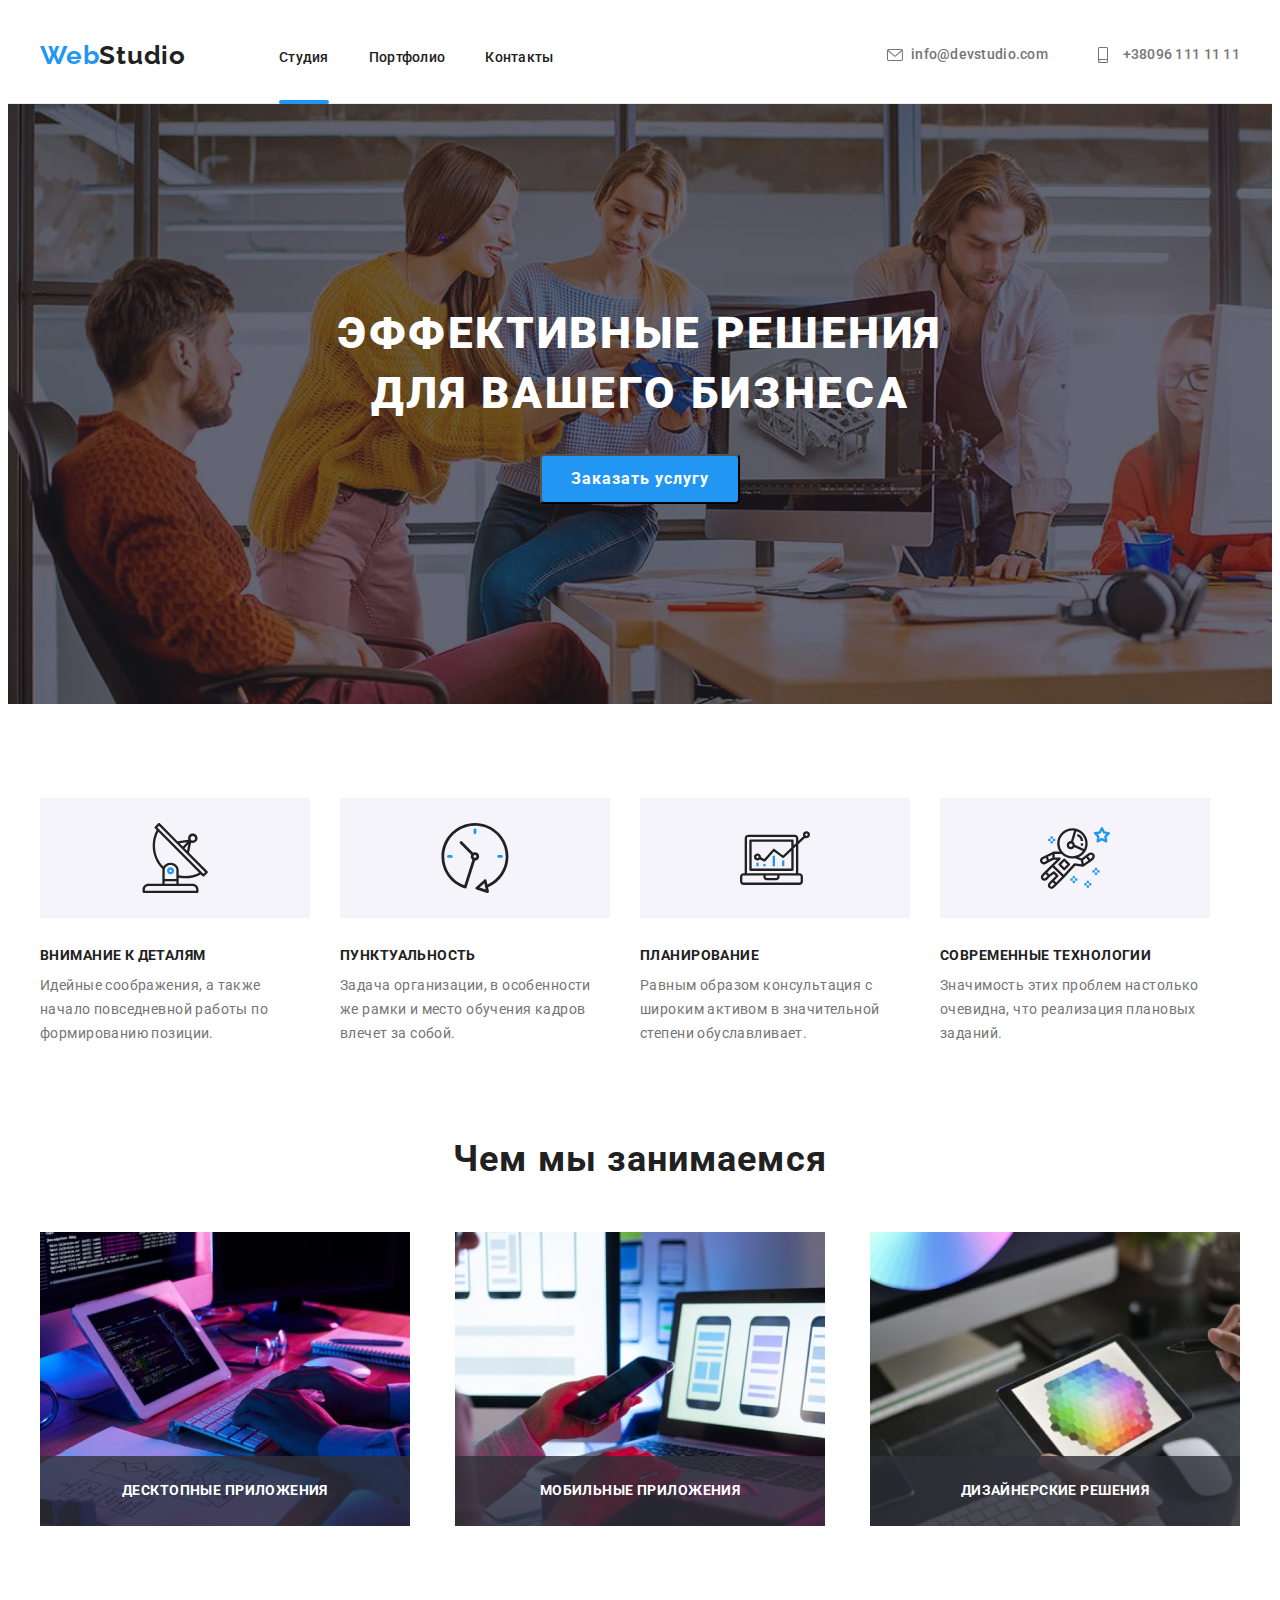
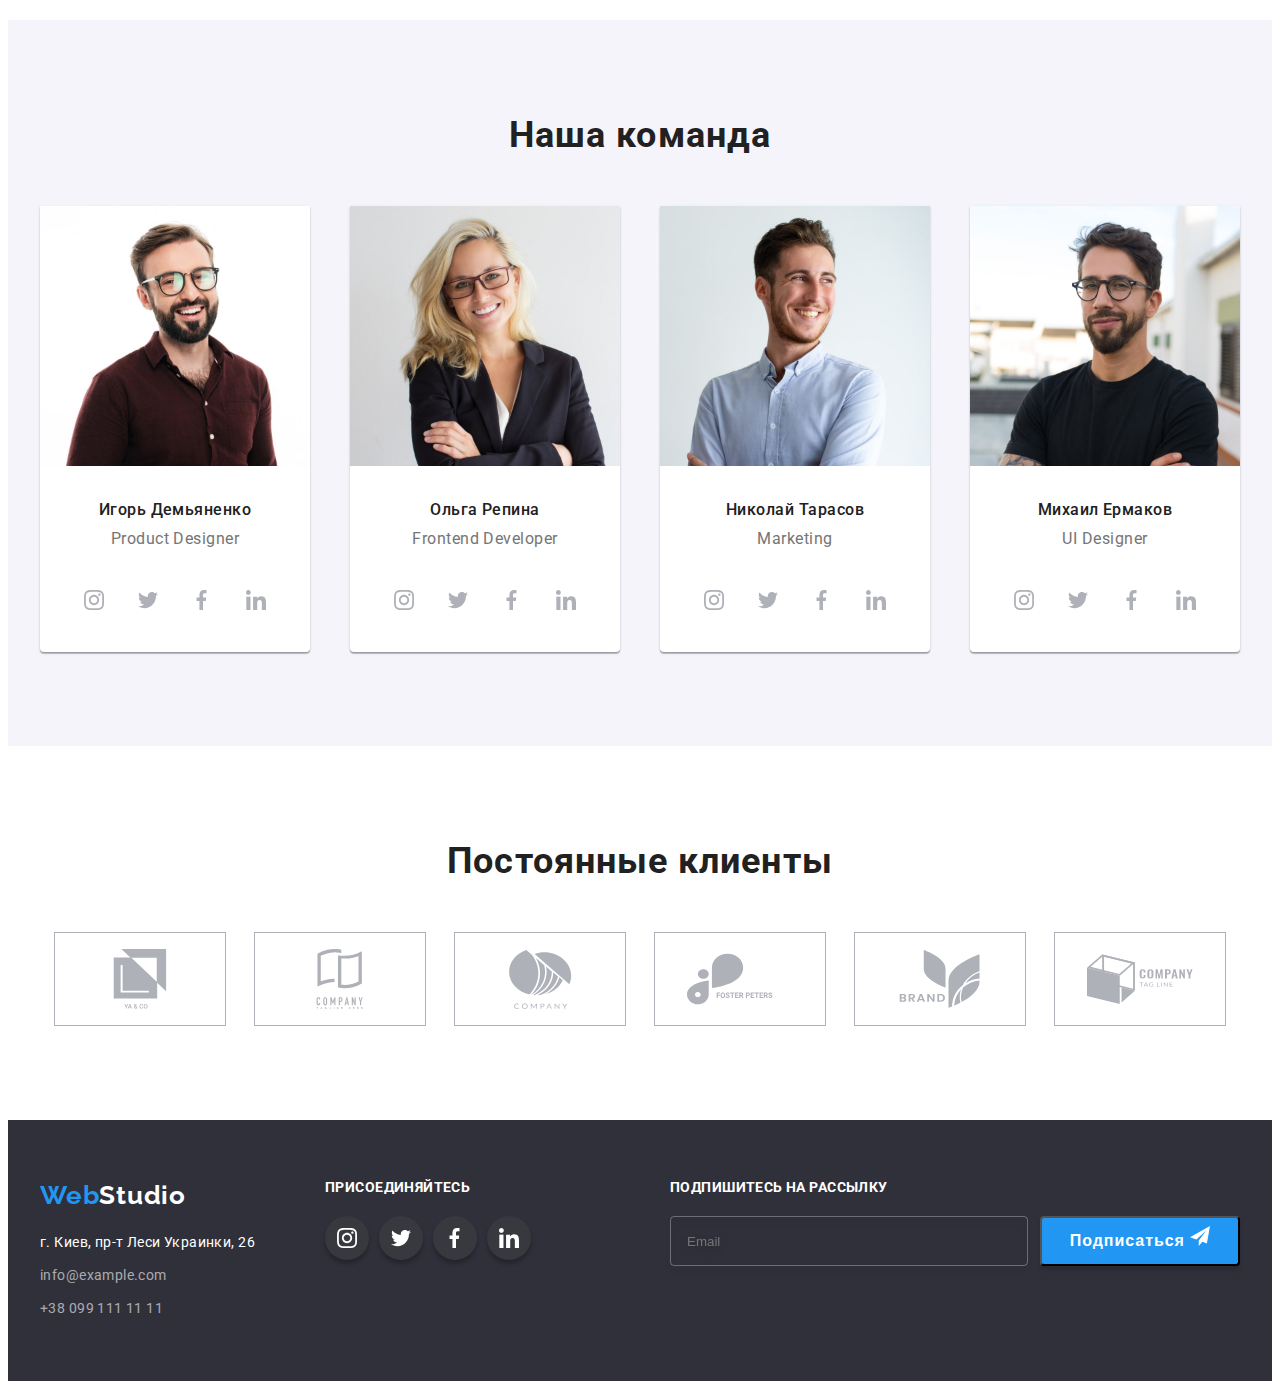
==== commit fdf8288a: "Внесла правки" ====
--- a/index.html
+++ b/index.html
@@ -371,7 +371,7 @@
                 <div class="modal-container">
                     <b class="modal-tittle">Оставьте свои данные, мы вам перезвоним</b>
                     <div class="modal-name">
-                        <label for="name">
+                        <label class="text-label" for="name">
                         Имя
                         <span class="input-wrap">
                         <input class="modal-aria" type="text" name="name" id="name" placeholder="Иван Иванов"/>
@@ -383,7 +383,7 @@
                     </label>
                     </div>
                     <div class="modal-tel">
-                        <label for="tel">
+                        <label class="text-label" for="tel">
                         Телефон
                         <span class="input-wrap">
                         <input class="modal-aria" type="tel" name="tel" id="tel" placeholder="+380111111111"/>
@@ -395,7 +395,7 @@
                     </label>
                     </div>
                     <div class="modal-email">
-                        <label for="email">
+                        <label class="text-label" for="email">
                         Почта
                         <span class="input-wrap">
                         <input class="modal-aria" type="email" name="email" id="email" placeholder="ivanov@mail"/>
@@ -407,7 +407,7 @@
                     </label> 
                     </div>
                     <div class="modal-comments ">
-                        <label for="comments">
+                        <label class="text-label" for="comments">
                         Коментарий
                         <textarea class="comments-aria" name="comments" id="comments" placeholder="Введите текст"></textarea>
                     </label> 
--- a/css/style.css
+++ b/css/style.css
@@ -223,9 +223,13 @@
   border-radius: 50%;
   justify-content: center;
   align-items: center;
-}
-.icon-close:focus,
-.icon-close:hover {
+  
+}
+.icon-close {
+  transition: fill 250ms cubic-bezier(0.4, 0, 0.2, 1);
+}
+.button-close:focus .icon-close,
+.button-close:hover .icon-close {
   fill: #2196F3;
 }
 .backdrop.is-hidden {
@@ -264,11 +268,29 @@
   margin-bottom: 10px;
   position: relative;
 }
+.text-label {
+  font-weight: normal;
+font-size: 12px;
+line-height: 1.17;
+letter-spacing: 0.01em;
+
+color: #757575;
+}
 .modal-aria {
   width: 100%;
   height: 40px;
   margin-top: 4px;
   padding-left: 40px;
+
+}
+.modal-aria:focus + .icon-m,
+.modal-aria:hover + .icon-m {
+  fill: #2196F3;
+}
+.modal-aria:focus {
+  border: 1px solid #2196F3;
+  border-radius: 4px;
+  outline: none;
 }
 .input-wrap {
 position: relative;
@@ -278,11 +300,17 @@
   left: 10px;
   top: 50%;
   transform: translateY(-50%);
+  transition: fill 250ms cubic-bezier(0.4, 0, 0.2, 1);
 }
 .comments-aria {
   width: 448px;
   height: 120px;
   margin-top: 4px;
+}
+.comments-aria:focus {
+  border: 1px solid #2196F3;
+  border-radius: 4px;
+  outline: none;
 }
 .modal-form-field {
   display: flex;
@@ -310,12 +338,12 @@
   border: none;
 }
 .modal-link {
+  display: block;
   font-size: 14px;
 line-height: 1.71px;
 letter-spacing: 0.03em;
-text-decoration-line: underline;
-
 color: #2196F3;
+margin-left: 5px;
 }
 .form-btn {
   position: absolute;
@@ -666,6 +694,7 @@
 box-sizing: border-box;
 filter: drop-shadow(0px 4px 4px rgba(0, 0, 0, 0.15));
 border-radius: 4px;
+background: none;
 }
 .footer-btn {
   height: 50px;
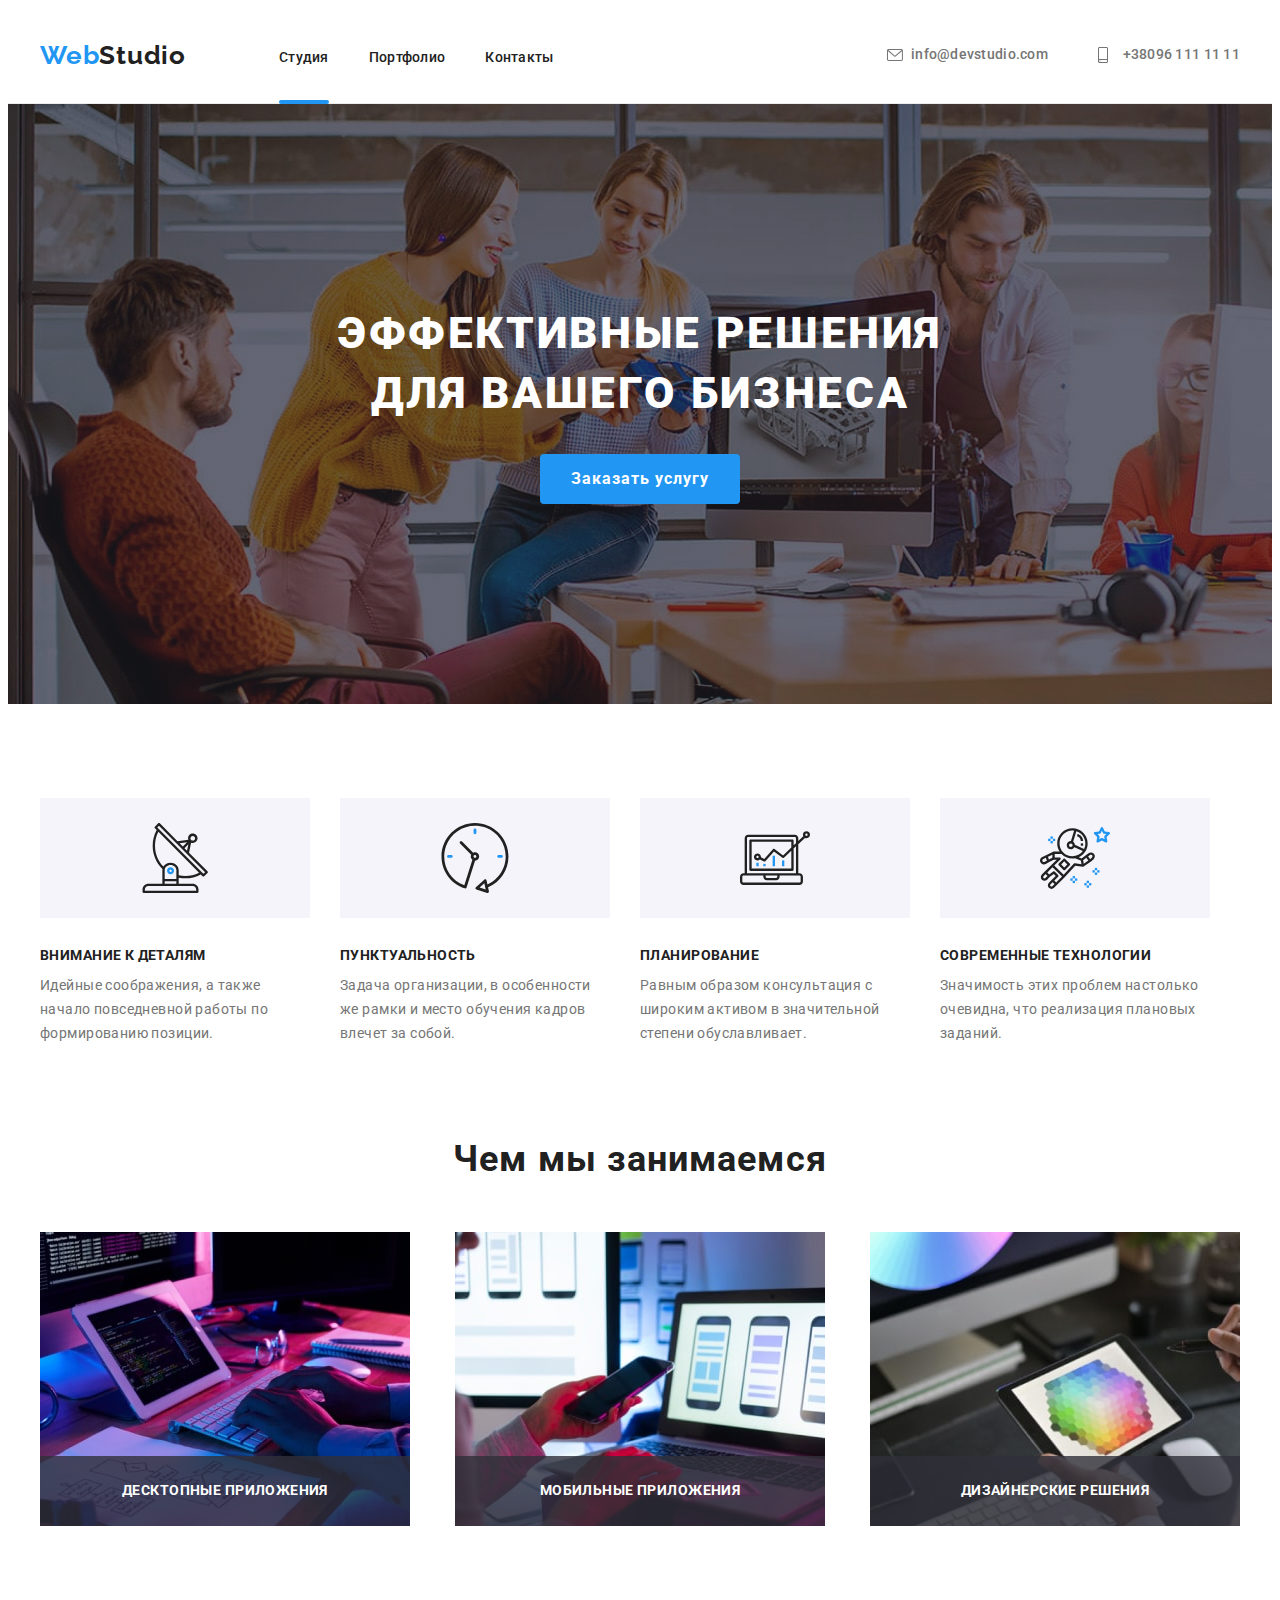
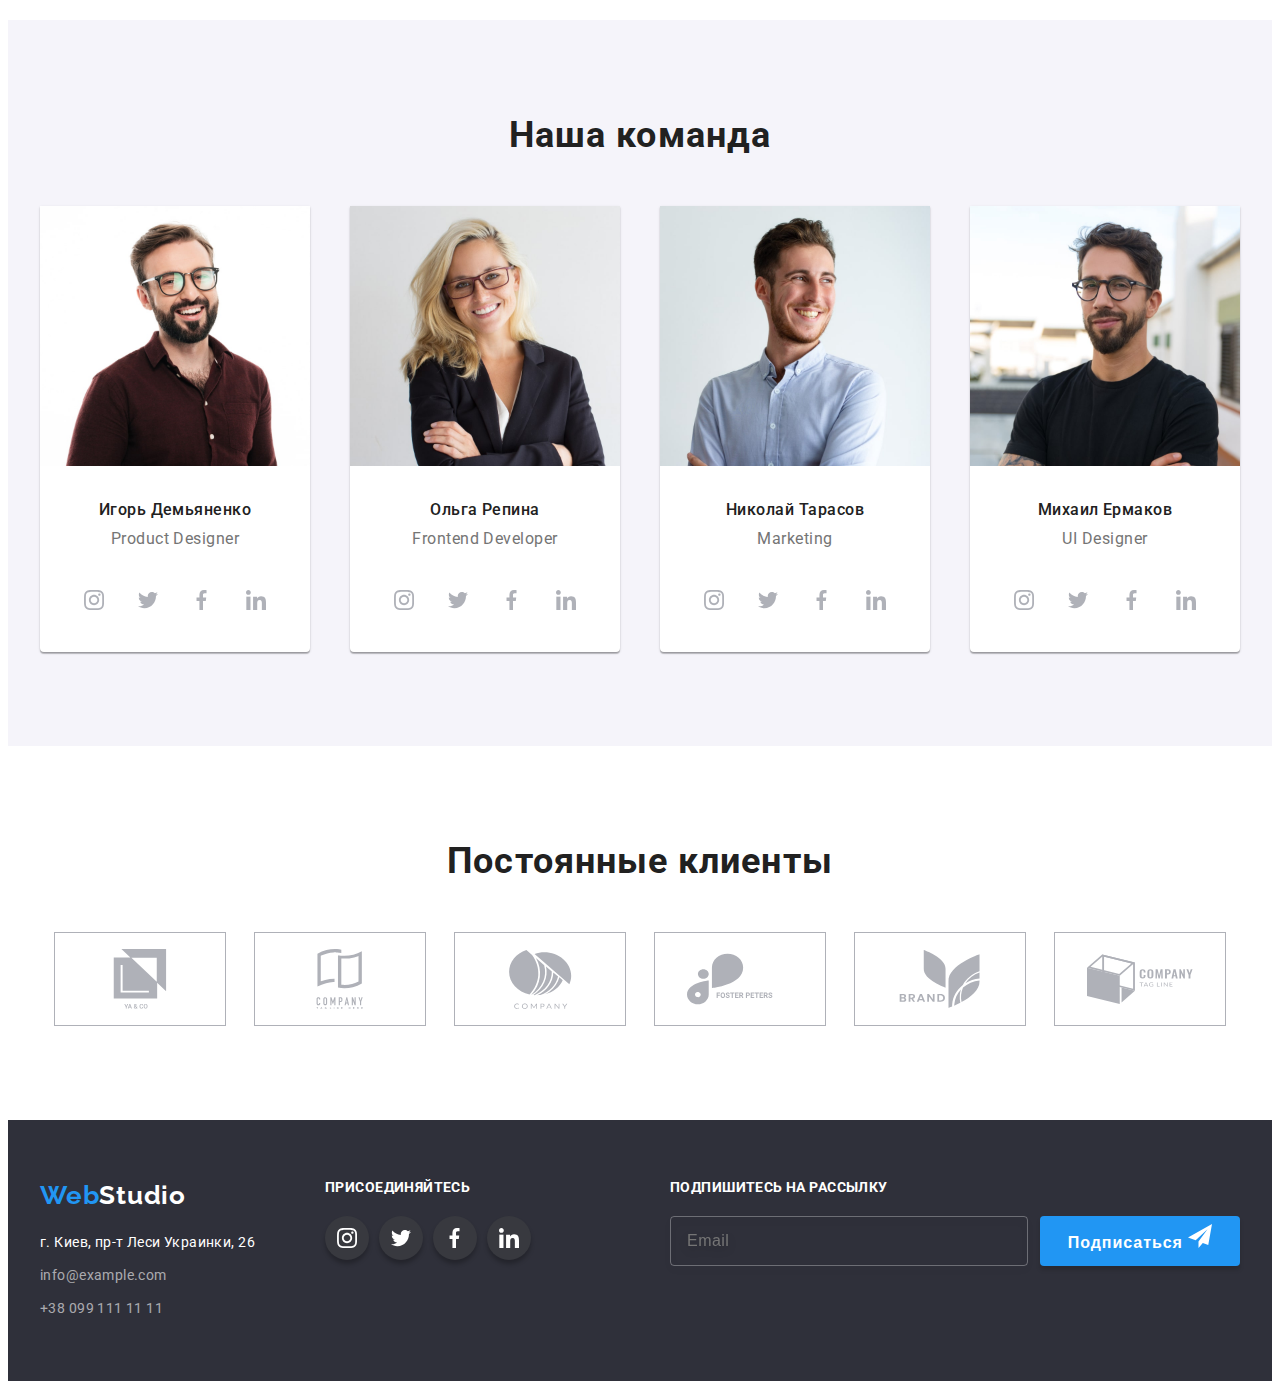
==== commit a132da93: "Внесла зміни" ====
--- a/index.html
+++ b/index.html
@@ -349,7 +349,7 @@
                 <div class="footer-form-container">
                     <input type="email" class="footer-email" placeholder="Email" >
                     <button class="footer-btn">Подписаться
-                        <svg class="icon-icon-send" width="20" height="20">
+                        <svg class="icon-icon-send" width="24" height="24">
                             <use href="./img/sprite.svg#icon-icon-send">
                             </use>
                         </svg>
--- a/css/style.css
+++ b/css/style.css
@@ -186,6 +186,7 @@
 width: 200px;
 height: 50px;
 margin-top: 30px;
+border: none;
 }
 .backdrop {
   position: fixed;
@@ -281,12 +282,16 @@
   height: 40px;
   margin-top: 4px;
   padding-left: 40px;
-
+  border: 1px solid rgba(0, 0, 0, 0.25);
+  border-radius: 4px;
+ 
+ 
 }
 .modal-aria:focus + .icon-m,
 .modal-aria:hover + .icon-m {
   fill: #2196F3;
 }
+.modal-aria:hover,
 .modal-aria:focus {
   border: 1px solid #2196F3;
   border-radius: 4px;
@@ -306,7 +311,13 @@
   width: 448px;
   height: 120px;
   margin-top: 4px;
-}
+  border: 1px solid rgba(0, 0, 0, 0.25);
+  border-radius: 4px;
+  outline: none;
+  padding: 12px 12px;
+  resize: none;
+}
+.comments-aria:hover,
 .comments-aria:focus {
   border: 1px solid #2196F3;
   border-radius: 4px;
@@ -316,13 +327,13 @@
   display: flex;
   position: absolute;
   width: 100%;
-  bottom: 100px;
-  left: 40px;
+  bottom: 120px;
+  left: 54px;
   font-weight: normal;
   font-size: 14px;
   line-height: 1.71;
   letter-spacing: 0.03em;
-  color: #757575;
+  color: #757575;  
 }
 .checkbox {
   position: absolute;
@@ -364,6 +375,7 @@
   letter-spacing: 0.06em;
 
   color: #FFFFFF;
+  border: none;
   padding-left: 56px;
 }
 
@@ -695,6 +707,14 @@
 filter: drop-shadow(0px 4px 4px rgba(0, 0, 0, 0.15));
 border-radius: 4px;
 background: none;
+font-weight: normal;
+font-size: 16px;
+line-height: 1.25;
+display: flex;
+align-items: center;
+letter-spacing: 0.03em;
+
+color: rgba(255, 255, 255, 0.6);
 }
 .footer-btn {
   height: 50px;
@@ -709,9 +729,9 @@
 align-items: center;
 text-align: center;
 letter-spacing: 0.06em;
-justify-content: center;
 color: #FFFFFF;
 margin-left: 12px;
+border: none;
 }
 .icon-icon-send {
   fill: var(--main-title-color);
